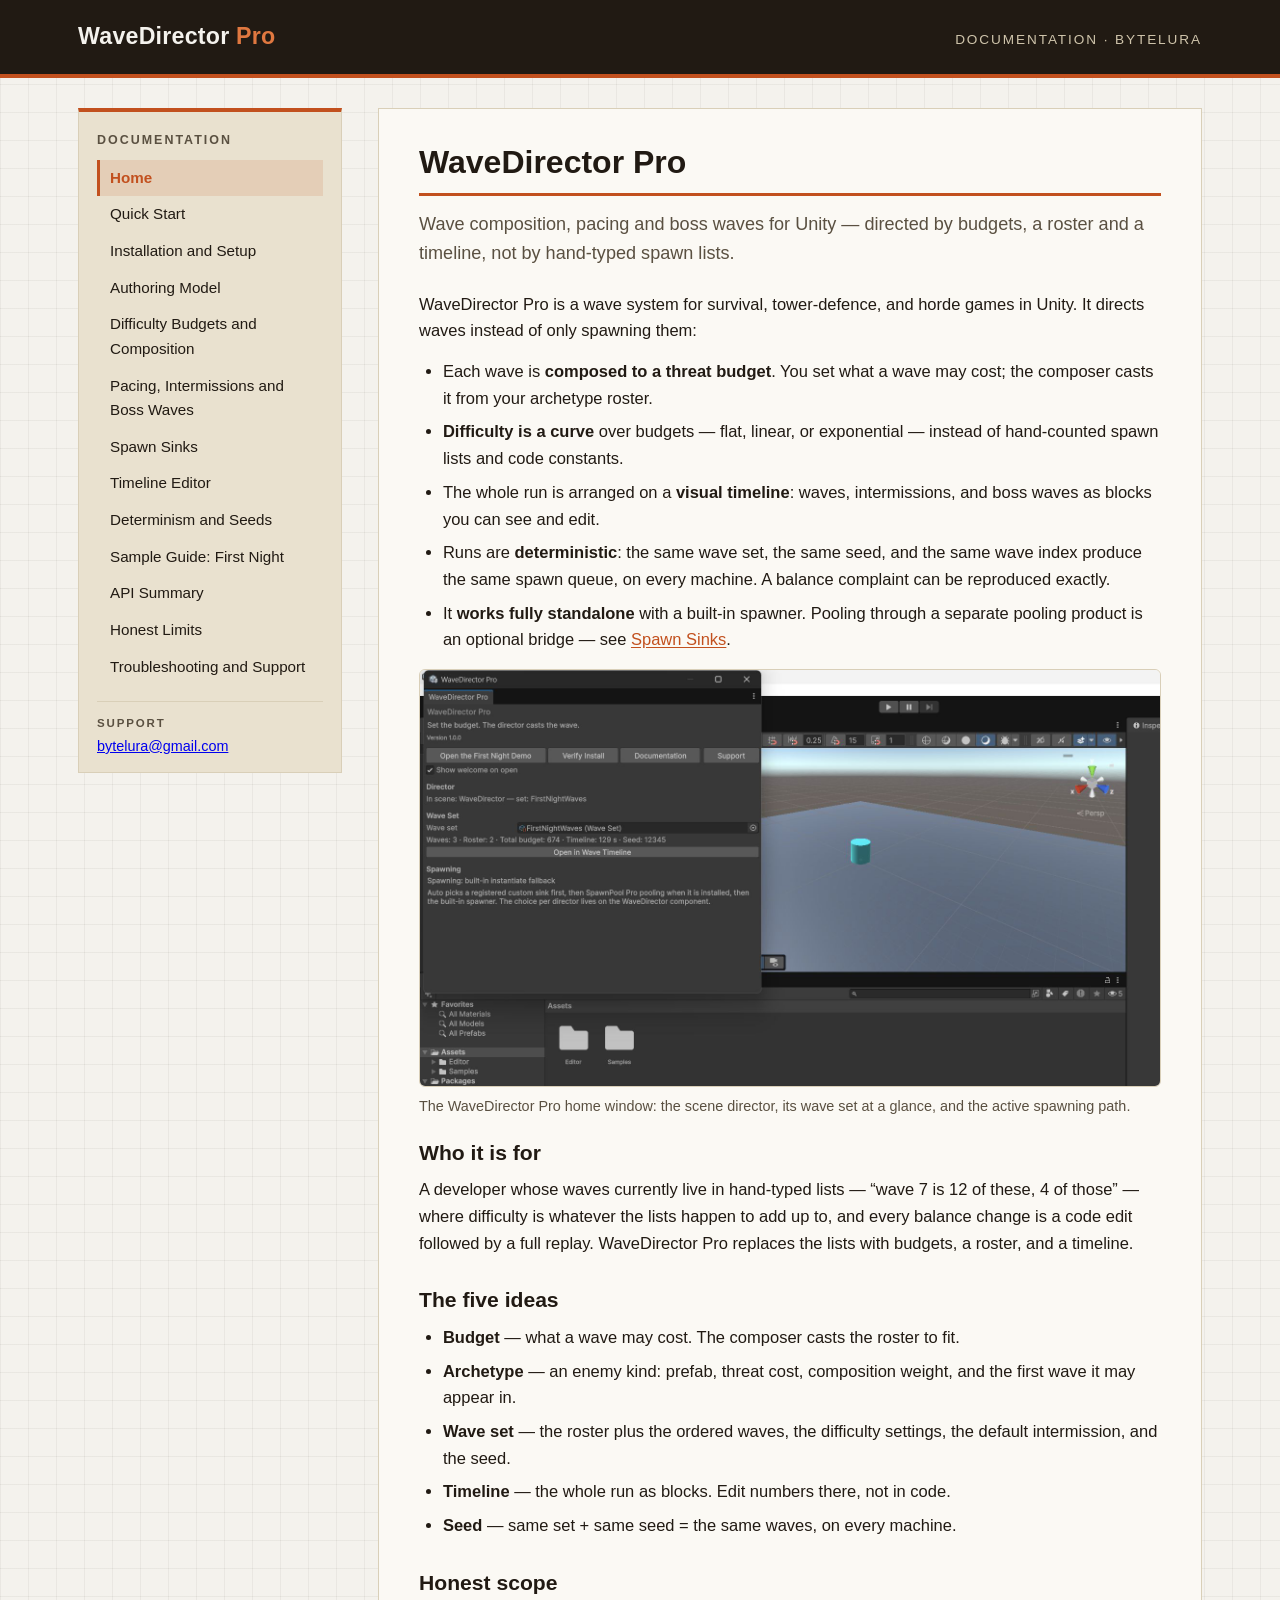
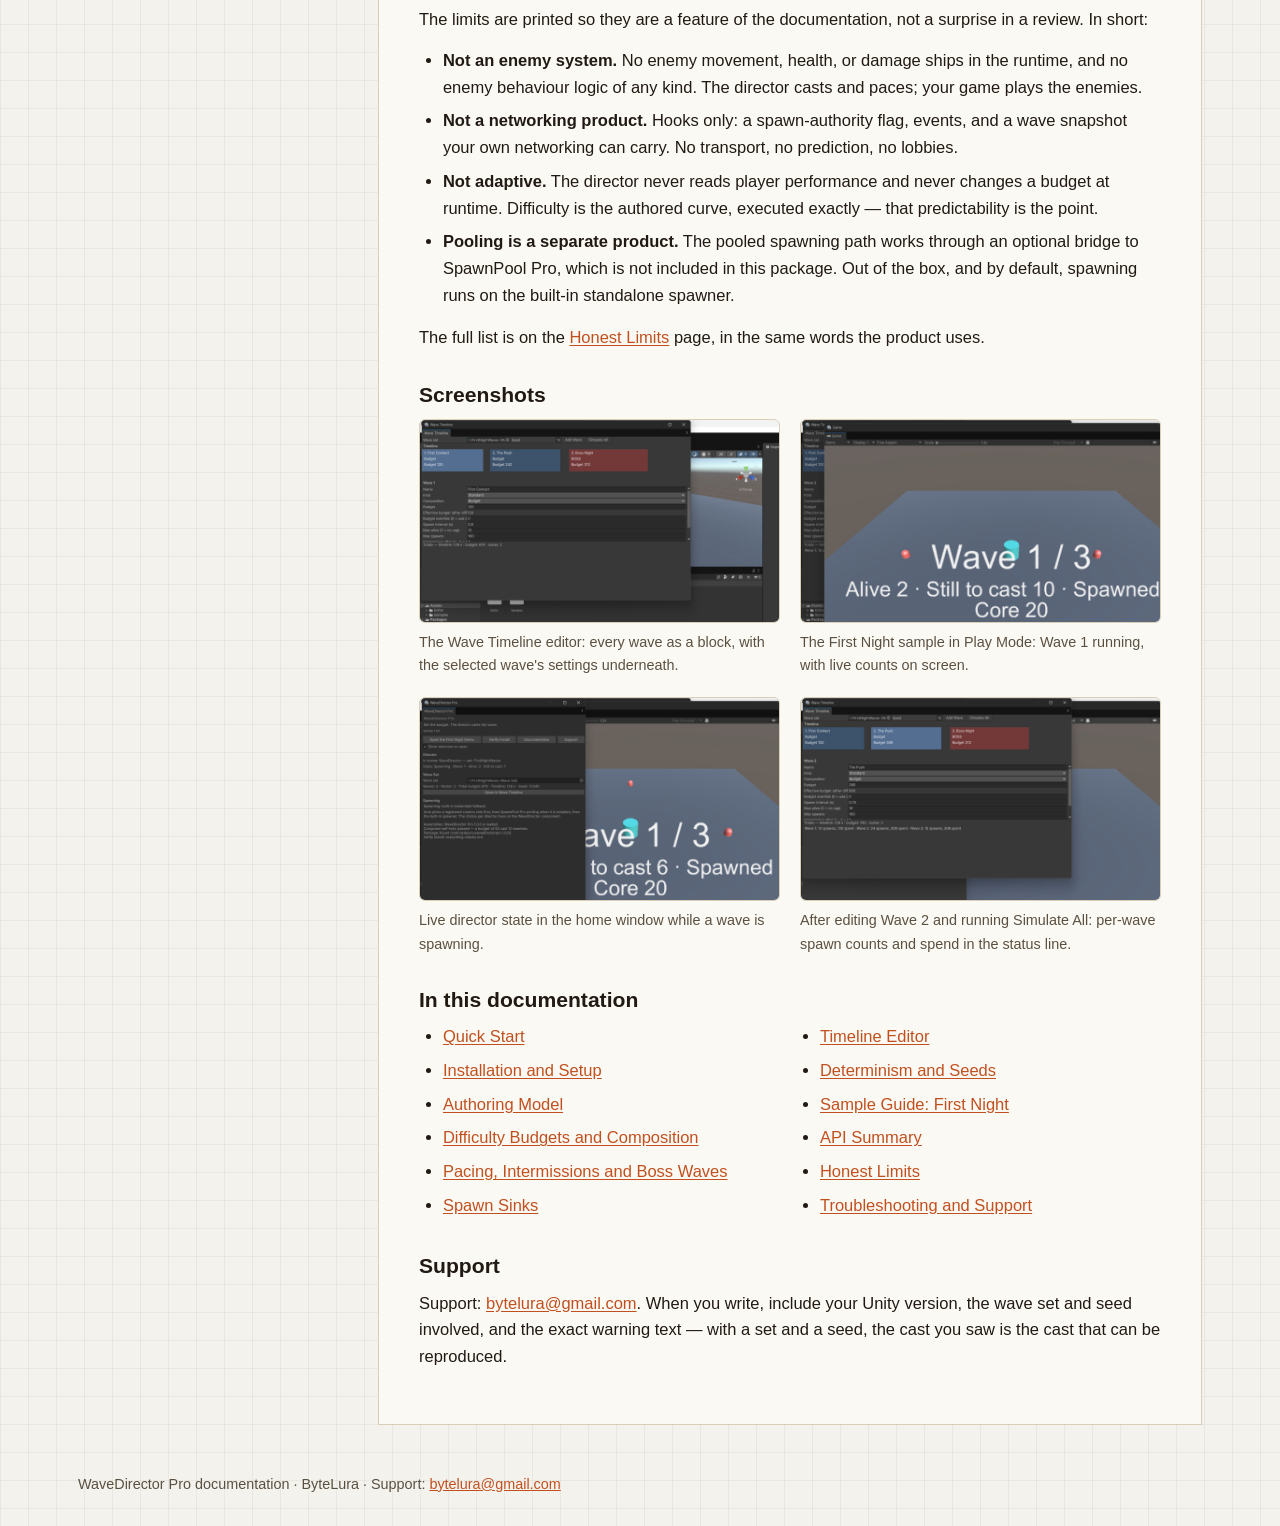
==== index.html @ ea0103d8 "ByteLura documentation site — initial publish" ====
<!DOCTYPE html>
<html lang="en">
<head>
<meta charset="utf-8">
<meta name="viewport" content="width=device-width, initial-scale=1">
<title>Home - WaveDirector Pro Documentation - ByteLura</title>
<link rel="stylesheet" href="style.css">
</head>
<body>
<header class="site-header">
  <div class="header-inner">
    <div class="wordmark">WaveDirector <span class="accent">Pro</span></div>
    <div class="header-meta">Documentation &middot; ByteLura</div>
  </div>
</header>
<div class="layout">
  <nav class="sidebar" aria-label="Documentation">
    <h2 class="nav-title">Documentation</h2>
    <ul class="nav-list">
<li><a href="index.html" class="active" aria-current="page">Home</a></li>
<li><a href="quick-start.html">Quick Start</a></li>
<li><a href="installation-and-setup.html">Installation and Setup</a></li>
<li><a href="authoring-model.html">Authoring Model</a></li>
<li><a href="difficulty-budgets-and-composition.html">Difficulty Budgets and Composition</a></li>
<li><a href="pacing-intermissions-and-boss-waves.html">Pacing, Intermissions and Boss Waves</a></li>
<li><a href="spawn-sinks.html">Spawn Sinks</a></li>
<li><a href="timeline-editor.html">Timeline Editor</a></li>
<li><a href="determinism-and-seeds.html">Determinism and Seeds</a></li>
<li><a href="sample-guide-first-night.html">Sample Guide: First Night</a></li>
<li><a href="api-summary.html">API Summary</a></li>
<li><a href="honest-limits.html">Honest Limits</a></li>
<li><a href="troubleshooting-and-support.html">Troubleshooting and Support</a></li>
    </ul>
    <div class="side-support">
      <span class="side-support-label">Support</span>
      <a href="mailto:bytelura@gmail.com">bytelura@gmail.com</a>
    </div>
  </nav>
  <main class="content">
    <h1>WaveDirector Pro</h1>
<p class="lead">Wave composition, pacing and boss waves for Unity &mdash; directed by budgets, a roster and a timeline, not by hand-typed spawn lists.</p>
<p>WaveDirector Pro is a wave system for survival, tower-defence, and horde games in Unity. It directs waves instead of only spawning them:</p>
<ul>
<li>Each wave is <strong>composed to a threat budget</strong>. You set what a wave may cost; the composer casts it from your archetype roster.</li>
<li><strong>Difficulty is a curve</strong> over budgets &mdash; flat, linear, or exponential &mdash; instead of hand-counted spawn lists and code constants.</li>
<li>The whole run is arranged on a <strong>visual timeline</strong>: waves, intermissions, and boss waves as blocks you can see and edit.</li>
<li>Runs are <strong>deterministic</strong>: the same wave set, the same seed, and the same wave index produce the same spawn queue, on every machine. A balance complaint can be reproduced exactly.</li>
<li>It <strong>works fully standalone</strong> with a built-in spawner. Pooling through a separate pooling product is an optional bridge &mdash; see <a href="spawn-sinks.html">Spawn Sinks</a>.</li>
</ul>
<figure class="doc-hero">
  <img src="images/hero.jpg" alt="The WaveDirector Pro home window in the Unity Editor, showing the assigned FirstNightWaves wave set with its wave count, total budget, timeline length and seed">
  <figcaption>The WaveDirector Pro home window: the scene director, its wave set at a glance, and the active spawning path.</figcaption>
</figure>
<h2>Who it is for</h2>
<p>A developer whose waves currently live in hand-typed lists &mdash; &ldquo;wave 7 is 12 of these, 4 of those&rdquo; &mdash; where difficulty is whatever the lists happen to add up to, and every balance change is a code edit followed by a full replay. WaveDirector Pro replaces the lists with budgets, a roster, and a timeline.</p>
<h2>The five ideas</h2>
<ul>
<li><strong>Budget</strong> &mdash; what a wave may cost. The composer casts the roster to fit.</li>
<li><strong>Archetype</strong> &mdash; an enemy kind: prefab, threat cost, composition weight, and the first wave it may appear in.</li>
<li><strong>Wave set</strong> &mdash; the roster plus the ordered waves, the difficulty settings, the default intermission, and the seed.</li>
<li><strong>Timeline</strong> &mdash; the whole run as blocks. Edit numbers there, not in code.</li>
<li><strong>Seed</strong> &mdash; same set + same seed = the same waves, on every machine.</li>
</ul>
<h2>Honest scope</h2>
<p>The limits are printed so they are a feature of the documentation, not a surprise in a review. In short:</p>
<ul>
<li><strong>Not an enemy system.</strong> No enemy movement, health, or damage ships in the runtime, and no enemy behaviour logic of any kind. The director casts and paces; your game plays the enemies.</li>
<li><strong>Not a networking product.</strong> Hooks only: a spawn-authority flag, events, and a wave snapshot your own networking can carry. No transport, no prediction, no lobbies.</li>
<li><strong>Not adaptive.</strong> The director never reads player performance and never changes a budget at runtime. Difficulty is the authored curve, executed exactly &mdash; that predictability is the point.</li>
<li><strong>Pooling is a separate product.</strong> The pooled spawning path works through an optional bridge to SpawnPool Pro, which is not included in this package. Out of the box, and by default, spawning runs on the built-in standalone spawner.</li>
</ul>
<p>The full list is on the <a href="honest-limits.html">Honest Limits</a> page, in the same words the product uses.</p>
<h2>Screenshots</h2>
<div class="doc-gallery">
<figure class="doc-shot">
  <img src="images/editor-timeline.jpg" alt="The Wave Timeline editor showing three wave blocks, First Contact, The Push and the Boss Night boss wave, with the first wave's budget and spawn settings below">
  <figcaption>The Wave Timeline editor: every wave as a block, with the selected wave's settings underneath.</figcaption>
</figure>
<figure class="doc-shot">
  <img src="images/game-wave1.jpg" alt="The sample scene in Play Mode during Wave 1 of 3, with the on-screen readout showing enemies alive, still to cast, spawned and the core health">
  <figcaption>The First Night sample in Play Mode: Wave 1 running, with live counts on screen.</figcaption>
</figure>
<figure class="doc-shot">
  <img src="images/window-live.jpg" alt="The WaveDirector Pro home window during Play Mode, reporting the live state as Spawning on Wave 1 with three enemies alive and seven still to cast, beside the Game view">
  <figcaption>Live director state in the home window while a wave is spawning.</figcaption>
</figure>
<figure class="doc-shot">
  <img src="images/editor-timeline-edited.jpg" alt="The Wave Timeline editor with Wave 2, The Push, selected and edited, and the Simulate All totals line reporting spawn counts and spend per wave">
  <figcaption>After editing Wave 2 and running Simulate All: per-wave spawn counts and spend in the status line.</figcaption>
</figure>
</div>
<h2>In this documentation</h2>
<ul class="doc-index">
<li><a href="quick-start.html">Quick Start</a></li>
<li><a href="installation-and-setup.html">Installation and Setup</a></li>
<li><a href="authoring-model.html">Authoring Model</a></li>
<li><a href="difficulty-budgets-and-composition.html">Difficulty Budgets and Composition</a></li>
<li><a href="pacing-intermissions-and-boss-waves.html">Pacing, Intermissions and Boss Waves</a></li>
<li><a href="spawn-sinks.html">Spawn Sinks</a></li>
<li><a href="timeline-editor.html">Timeline Editor</a></li>
<li><a href="determinism-and-seeds.html">Determinism and Seeds</a></li>
<li><a href="sample-guide-first-night.html">Sample Guide: First Night</a></li>
<li><a href="api-summary.html">API Summary</a></li>
<li><a href="honest-limits.html">Honest Limits</a></li>
<li><a href="troubleshooting-and-support.html">Troubleshooting and Support</a></li>
</ul>
<h2>Support</h2>
<p>Support: <a href="mailto:bytelura@gmail.com">bytelura@gmail.com</a>. When you write, include your Unity version, the wave set and seed involved, and the exact warning text &mdash; with a set and a seed, the cast you saw is the cast that can be reproduced.</p>
  </main>
</div>
<footer class="site-footer">
  WaveDirector Pro documentation &middot; ByteLura &middot; Support: <a href="mailto:bytelura@gmail.com">bytelura@gmail.com</a>
</footer>
</body>
</html>
---- style.css ----
/* WaveDirector Pro documentation - ByteLura
   Identity from the product's marketing set: cream / graph-paper ground,
   rust accent (#c2501e), black type. */

:root {
  --ground: #f4f2ed;
  --ground-deep: #e9e1cf;
  --panel: #fbf9f4;
  --ink: #211a13;
  --ink-soft: #5a5041;
  --accent: #c2501e;
  --accent-bright: #e07840;
  --line: #d9cfb8;
  --code-bg: #221b13;
  --code-ink: #f2e8d5;
  --sidebar-w: 264px;
}

* { box-sizing: border-box; }

html { scroll-behavior: smooth; }

body {
  margin: 0;
  background-color: var(--ground);
  background-image:
    linear-gradient(rgba(33, 26, 19, 0.05) 1px, transparent 1px),
    linear-gradient(90deg, rgba(33, 26, 19, 0.05) 1px, transparent 1px);
  background-size: 28px 28px;
  color: var(--ink);
  font-family: -apple-system, BlinkMacSystemFont, "Segoe UI", Roboto,
    "Helvetica Neue", Arial, sans-serif;
  font-size: 16.5px;
  line-height: 1.62;
}

/* ---------- header ---------- */

.site-header {
  background: var(--ink);
  color: var(--ground);
  border-bottom: 4px solid var(--accent);
}

.header-inner {
  max-width: 1180px;
  margin: 0 auto;
  padding: 18px 28px;
  display: flex;
  align-items: baseline;
  justify-content: space-between;
  gap: 16px;
  flex-wrap: wrap;
}

.wordmark {
  font-size: 1.45rem;
  font-weight: 800;
  letter-spacing: 0.01em;
}

.wordmark .accent { color: var(--accent-bright); }

.header-meta {
  font-size: 0.85rem;
  letter-spacing: 0.14em;
  text-transform: uppercase;
  color: #cfc4ab;
}

/* ---------- layout ---------- */

.layout {
  max-width: 1180px;
  margin: 0 auto;
  display: flex;
  align-items: flex-start;
  gap: 36px;
  padding: 30px 28px 48px;
}

/* ---------- sidebar ---------- */

.sidebar {
  flex: 0 0 var(--sidebar-w);
  width: var(--sidebar-w);
  position: sticky;
  top: 24px;
  background: var(--ground-deep);
  border: 1px solid var(--line);
  border-top: 4px solid var(--accent);
  padding: 18px 18px 14px;
}

.nav-title {
  margin: 0 0 10px;
  font-size: 0.78rem;
  font-weight: 700;
  letter-spacing: 0.16em;
  text-transform: uppercase;
  color: var(--ink-soft);
}

.nav-list {
  list-style: none;
  margin: 0;
  padding: 0;
}

.nav-list li { margin: 0; }

.nav-list a {
  display: block;
  padding: 6px 10px;
  color: var(--ink);
  text-decoration: none;
  font-size: 0.95rem;
  border-left: 3px solid transparent;
}

.nav-list a:hover {
  background: rgba(194, 80, 30, 0.10);
  text-decoration: none;
}

.nav-list a.active {
  border-left-color: var(--accent);
  background: rgba(194, 80, 30, 0.13);
  font-weight: 700;
  color: var(--accent);
}

.side-support {
  margin-top: 16px;
  padding-top: 12px;
  border-top: 1px solid var(--line);
  font-size: 0.9rem;
}

.side-support-label {
  display: block;
  font-size: 0.72rem;
  font-weight: 700;
  letter-spacing: 0.16em;
  text-transform: uppercase;
  color: var(--ink-soft);
  margin-bottom: 2px;
}

/* ---------- content ---------- */

.content {
  flex: 1 1 auto;
  min-width: 0;
  background: var(--panel);
  border: 1px solid var(--line);
  padding: 34px 40px 40px;
}

.content h1 {
  margin: 0 0 14px;
  font-size: 2rem;
  line-height: 1.2;
  font-weight: 800;
  padding-bottom: 12px;
  border-bottom: 3px solid var(--accent);
}

.content .lead {
  font-size: 1.13rem;
  color: var(--ink-soft);
  margin: 0 0 22px;
}

.content h2 {
  font-size: 1.32rem;
  font-weight: 750;
  margin: 30px 0 10px;
  line-height: 1.3;
}

.content h2:first-of-type { margin-top: 18px; }

.content p { margin: 0 0 14px; }

.content ul, .content ol {
  margin: 0 0 16px;
  padding-left: 1.45em;
}

.content li { margin-bottom: 7px; }
.content li:last-child { margin-bottom: 0; }

.content a {
  color: var(--accent);
  text-decoration: underline;
  text-underline-offset: 2px;
}

.content a:hover { color: var(--accent-bright); }

.source-note {
  font-style: italic;
  color: var(--ink-soft);
  font-size: 0.95rem;
  border-left: 3px solid var(--line);
  padding-left: 12px;
}

strong { font-weight: 700; }

/* ---------- code ---------- */

code {
  font-family: ui-monospace, "Cascadia Mono", "SF Mono", Consolas,
    "Liberation Mono", monospace;
  font-size: 0.88em;
  background: rgba(194, 80, 30, 0.10);
  border: 1px solid rgba(194, 80, 30, 0.22);
  border-radius: 3px;
  padding: 0.08em 0.34em;
}

pre {
  background: var(--code-bg);
  border-left: 4px solid var(--accent);
  padding: 16px 18px;
  overflow-x: auto;
  margin: 0 0 18px;
}

pre code {
  background: none;
  border: none;
  padding: 0;
  color: var(--code-ink);
  font-size: 0.9rem;
  line-height: 1.55;
}

/* ---------- tables ---------- */

.table-wrap { overflow-x: auto; margin: 0 0 18px; }

table {
  border-collapse: collapse;
  width: 100%;
  font-size: 0.96rem;
}

th, td {
  text-align: left;
  vertical-align: top;
  padding: 8px 12px;
  border: 1px solid var(--line);
}

thead th {
  background: var(--ground-deep);
  border-bottom: 3px solid var(--accent);
  font-weight: 700;
}

tbody tr:nth-child(even) { background: rgba(233, 225, 207, 0.35); }

/* ---------- documentation images ---------- */

.doc-hero, .doc-shot {
  margin: 0 0 20px;
}

.doc-hero img, .doc-shot img {
  display: block;
  max-width: 100%;
  height: auto;
  border: 1px solid var(--line);
  border-radius: 6px;
}

.doc-hero figcaption, .doc-shot figcaption {
  margin-top: 8px;
  font-size: 0.9rem;
  color: var(--ink-soft);
}

.doc-gallery {
  display: grid;
  grid-template-columns: 1fr 1fr;
  gap: 20px;
  margin: 0 0 20px;
}

.doc-gallery .doc-shot { margin: 0; }

@media (max-width: 880px) {
  .doc-gallery { grid-template-columns: 1fr; }
}

/* ---------- doc index on home ---------- */

.doc-index { columns: 2; column-gap: 36px; }
.doc-index li { break-inside: avoid; }

/* ---------- footer ---------- */

.site-footer {
  max-width: 1180px;
  margin: 0 auto;
  padding: 0 28px 30px;
  font-size: 0.9rem;
  color: var(--ink-soft);
}

.site-footer a { color: var(--accent); }

/* ---------- narrow screens ---------- */

@media (max-width: 880px) {
  .layout {
    flex-direction: column;
    gap: 20px;
    padding: 20px 16px 36px;
  }

  .sidebar {
    position: static;
    flex: none;
    width: 100%;
  }

  .nav-list {
    display: flex;
    flex-wrap: wrap;
    gap: 2px 6px;
  }

  .nav-list a {
    border-left: none;
    border-bottom: 3px solid transparent;
    padding: 5px 8px;
  }

  .nav-list a.active { border-bottom-color: var(--accent); }

  .content { padding: 24px 20px 30px; }
  .content h1 { font-size: 1.6rem; }
  .doc-index { columns: 1; }
  .header-inner { padding: 14px 16px; }
}
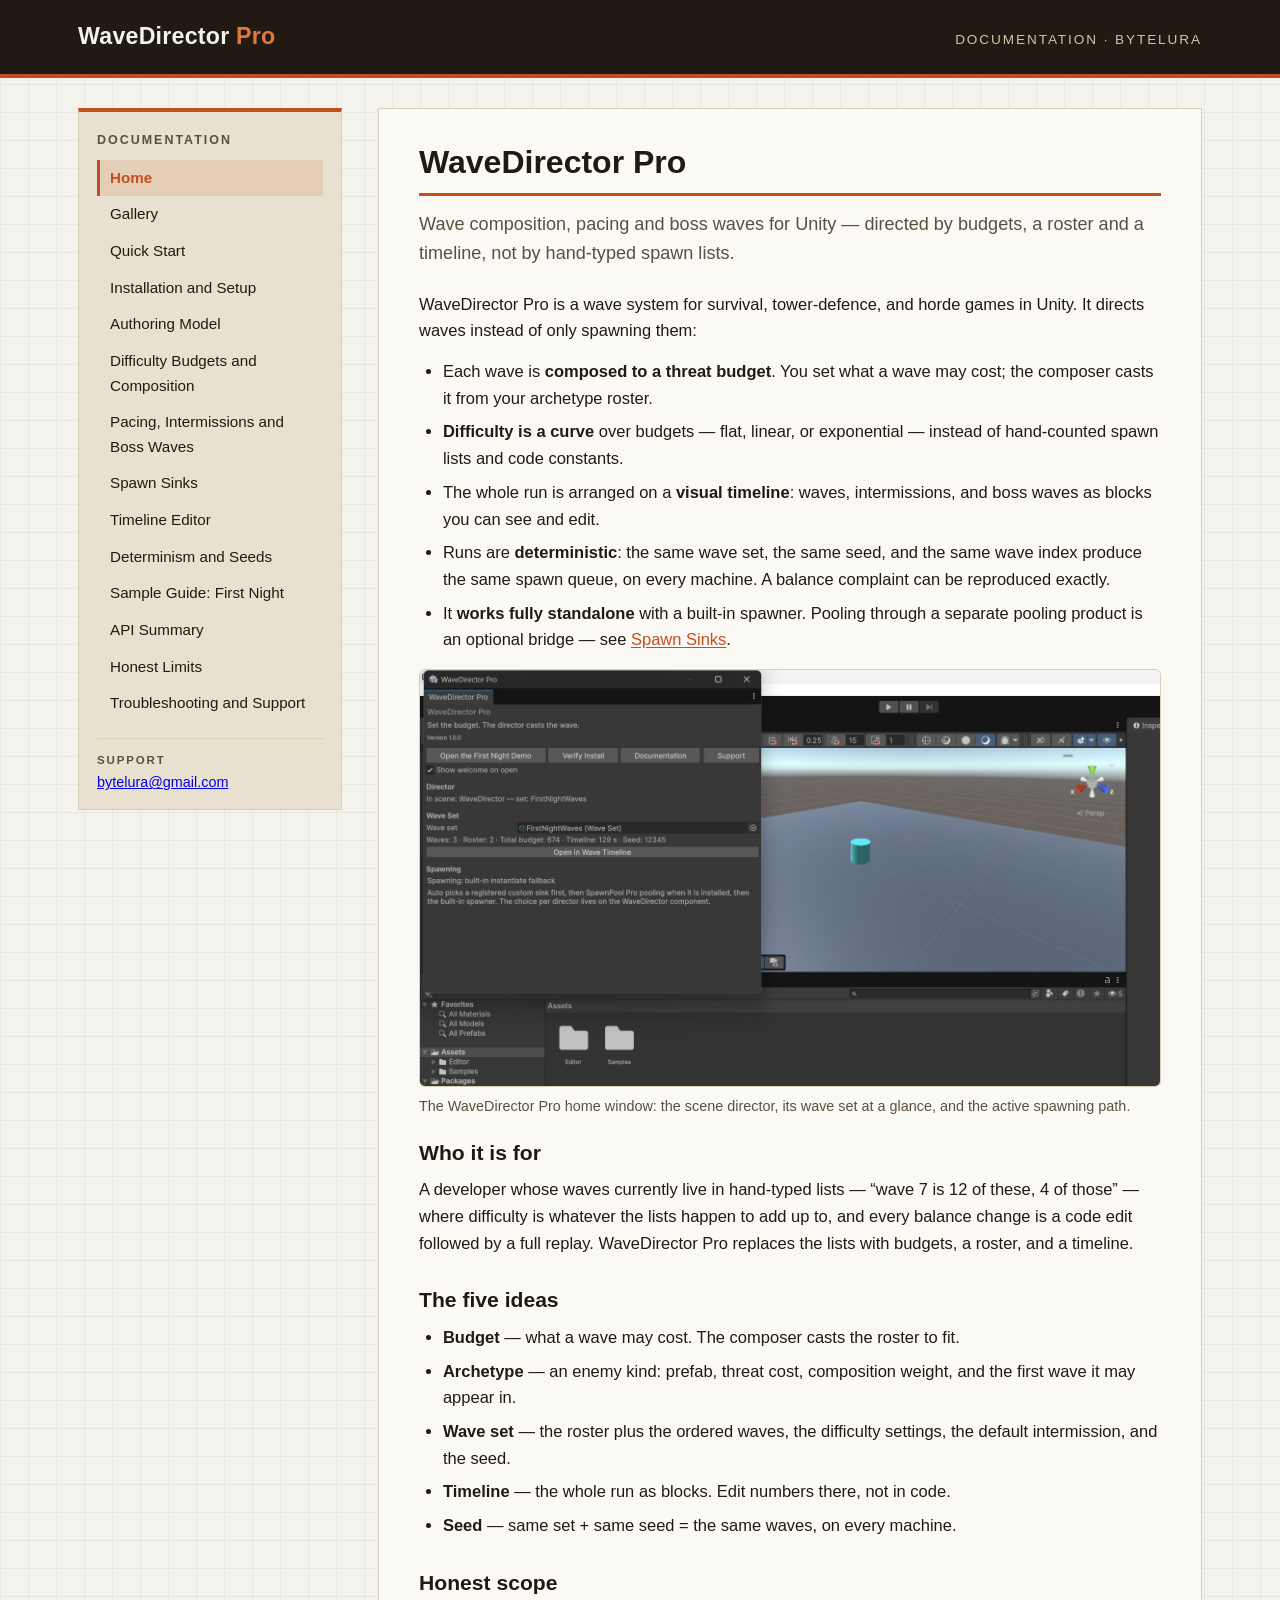
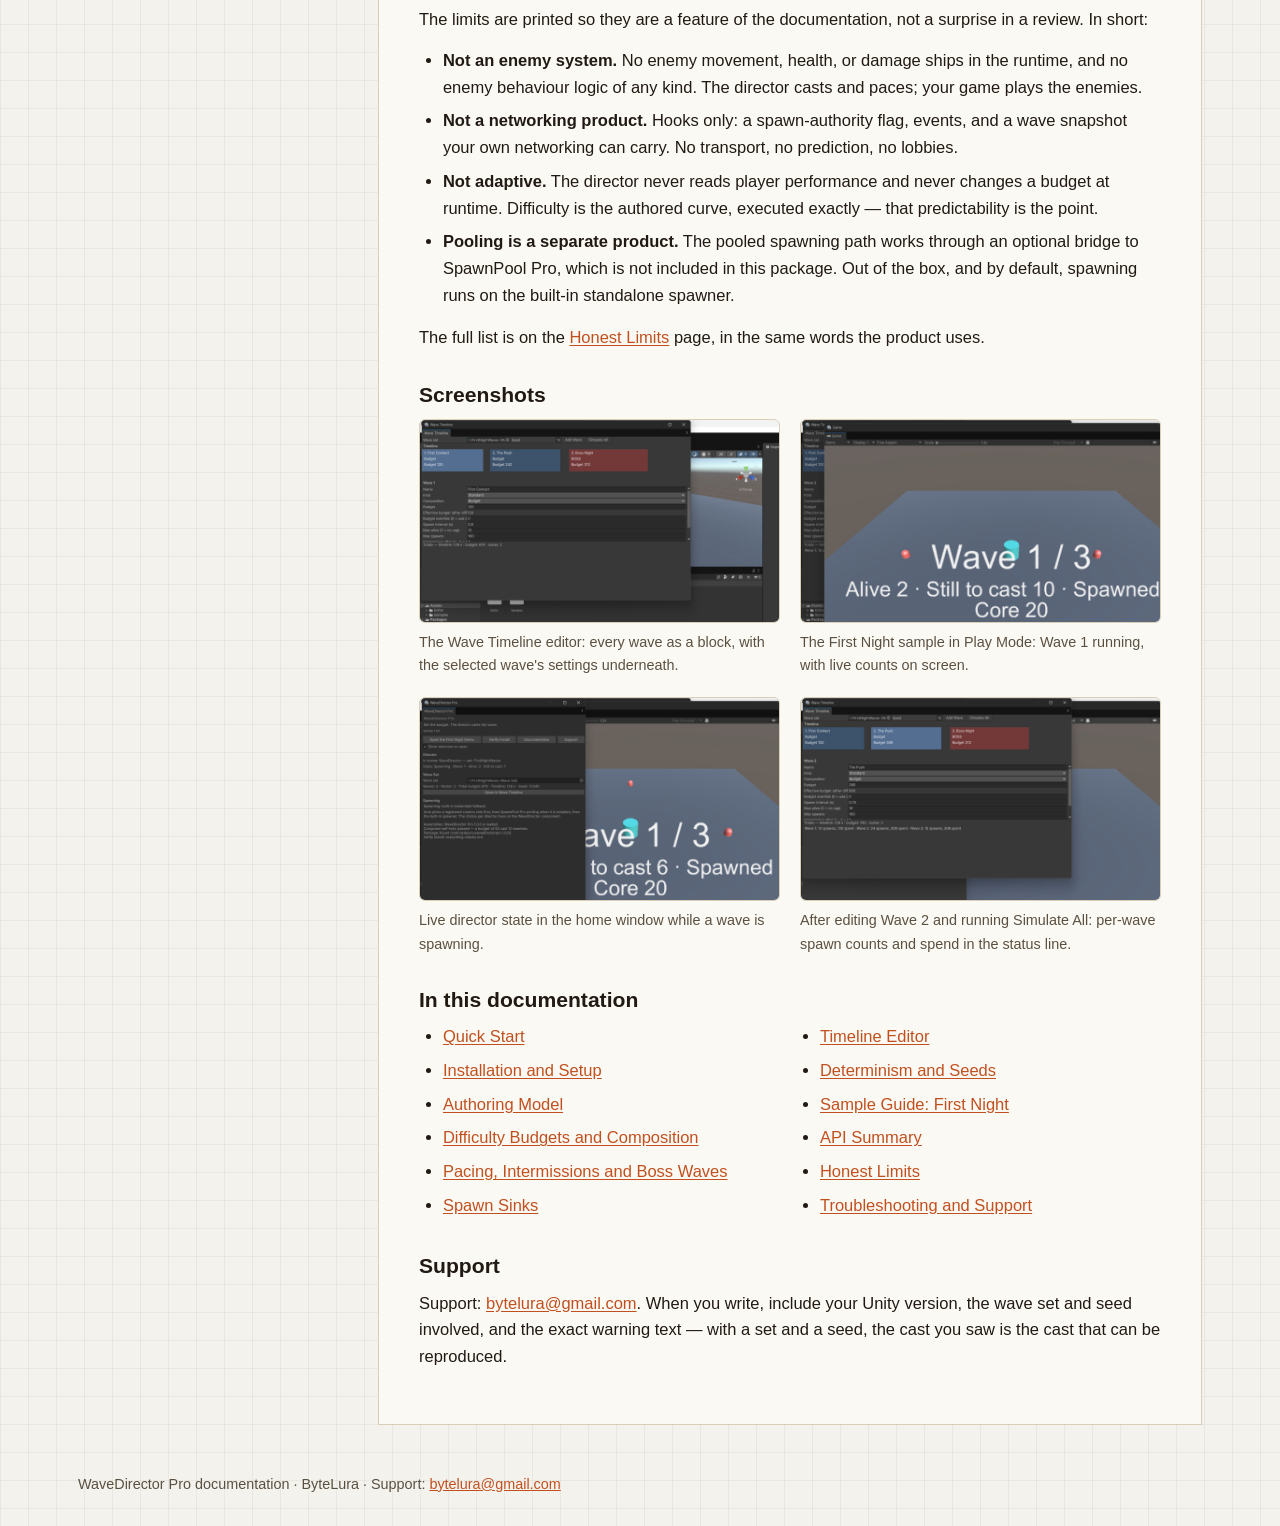
==== commit 374dc6df: "Add showcase gallery: 15 finals with Gallery nav on all pages" ====
--- a/index.html
+++ b/index.html
@@ -18,6 +18,7 @@
     <h2 class="nav-title">Documentation</h2>
     <ul class="nav-list">
 <li><a href="index.html" class="active" aria-current="page">Home</a></li>
+<li><a href="gallery.html">Gallery</a></li>
 <li><a href="quick-start.html">Quick Start</a></li>
 <li><a href="installation-and-setup.html">Installation and Setup</a></li>
 <li><a href="authoring-model.html">Authoring Model</a></li>
